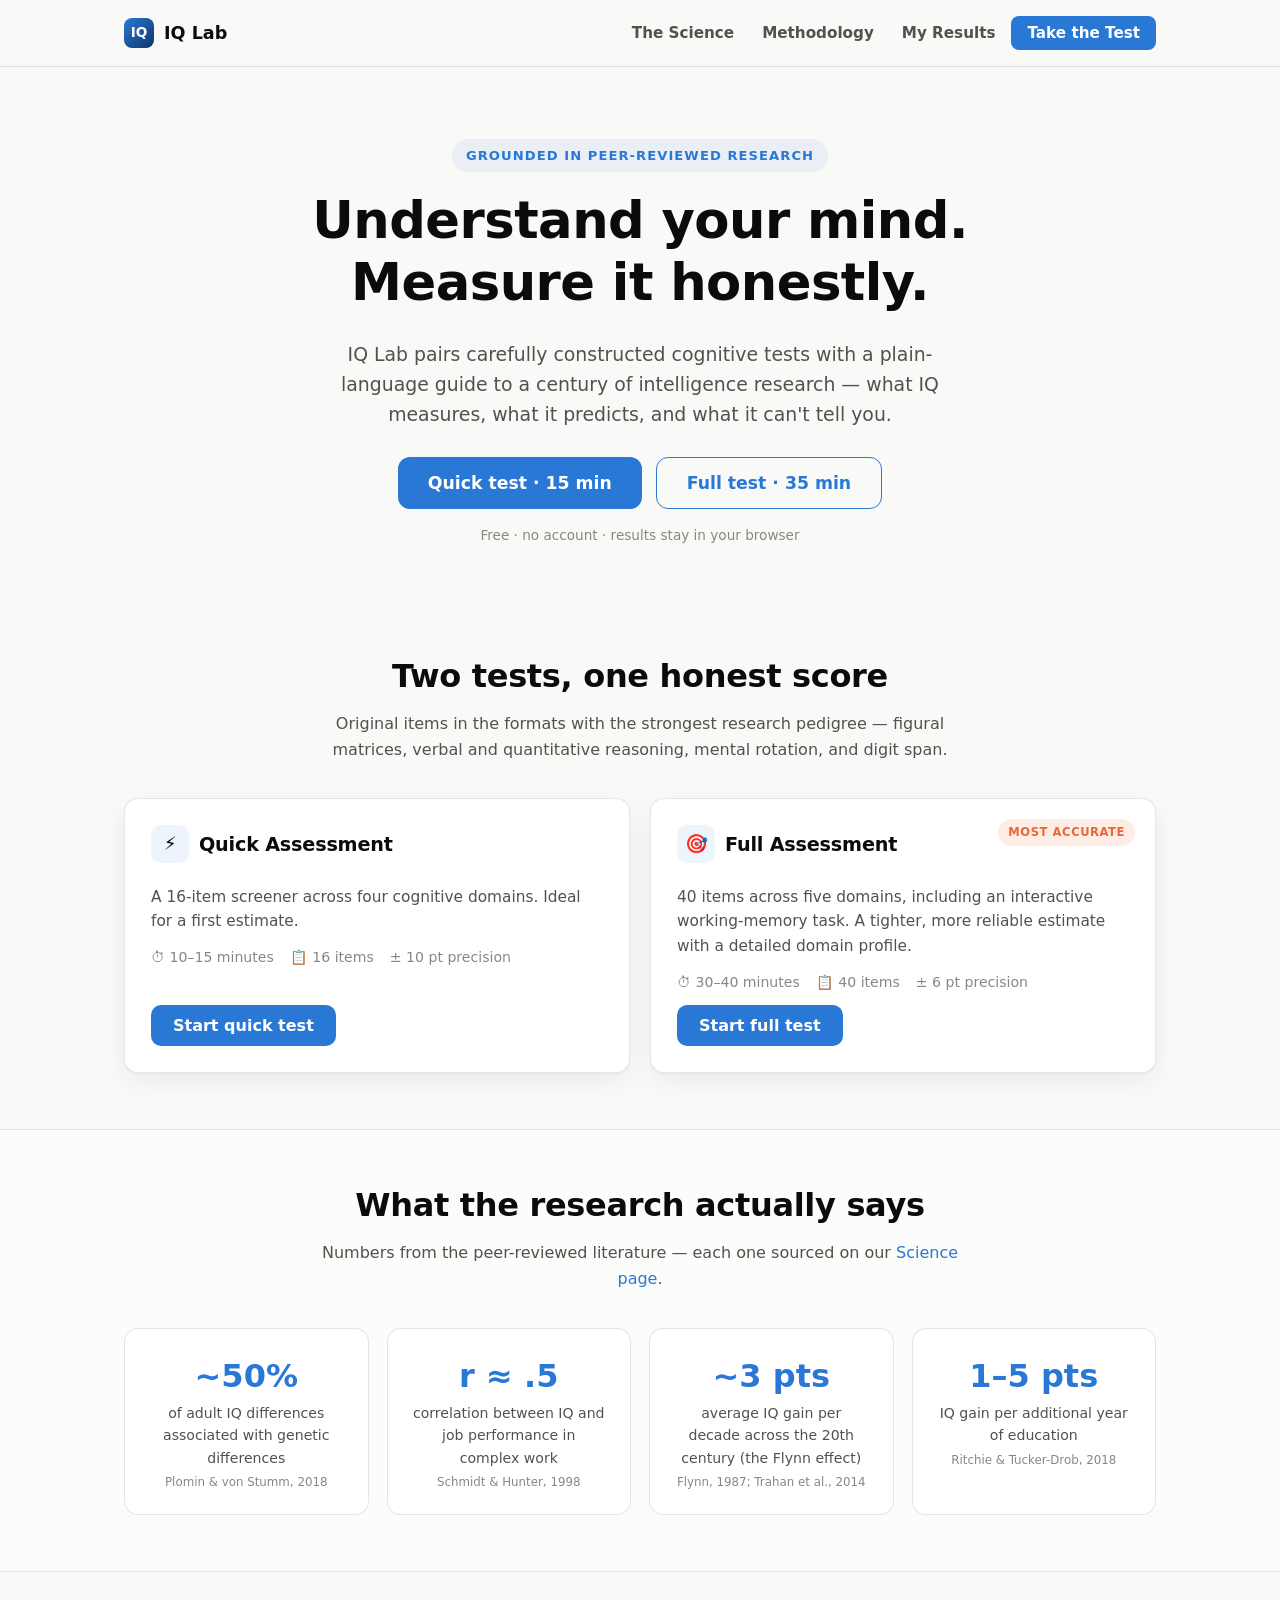
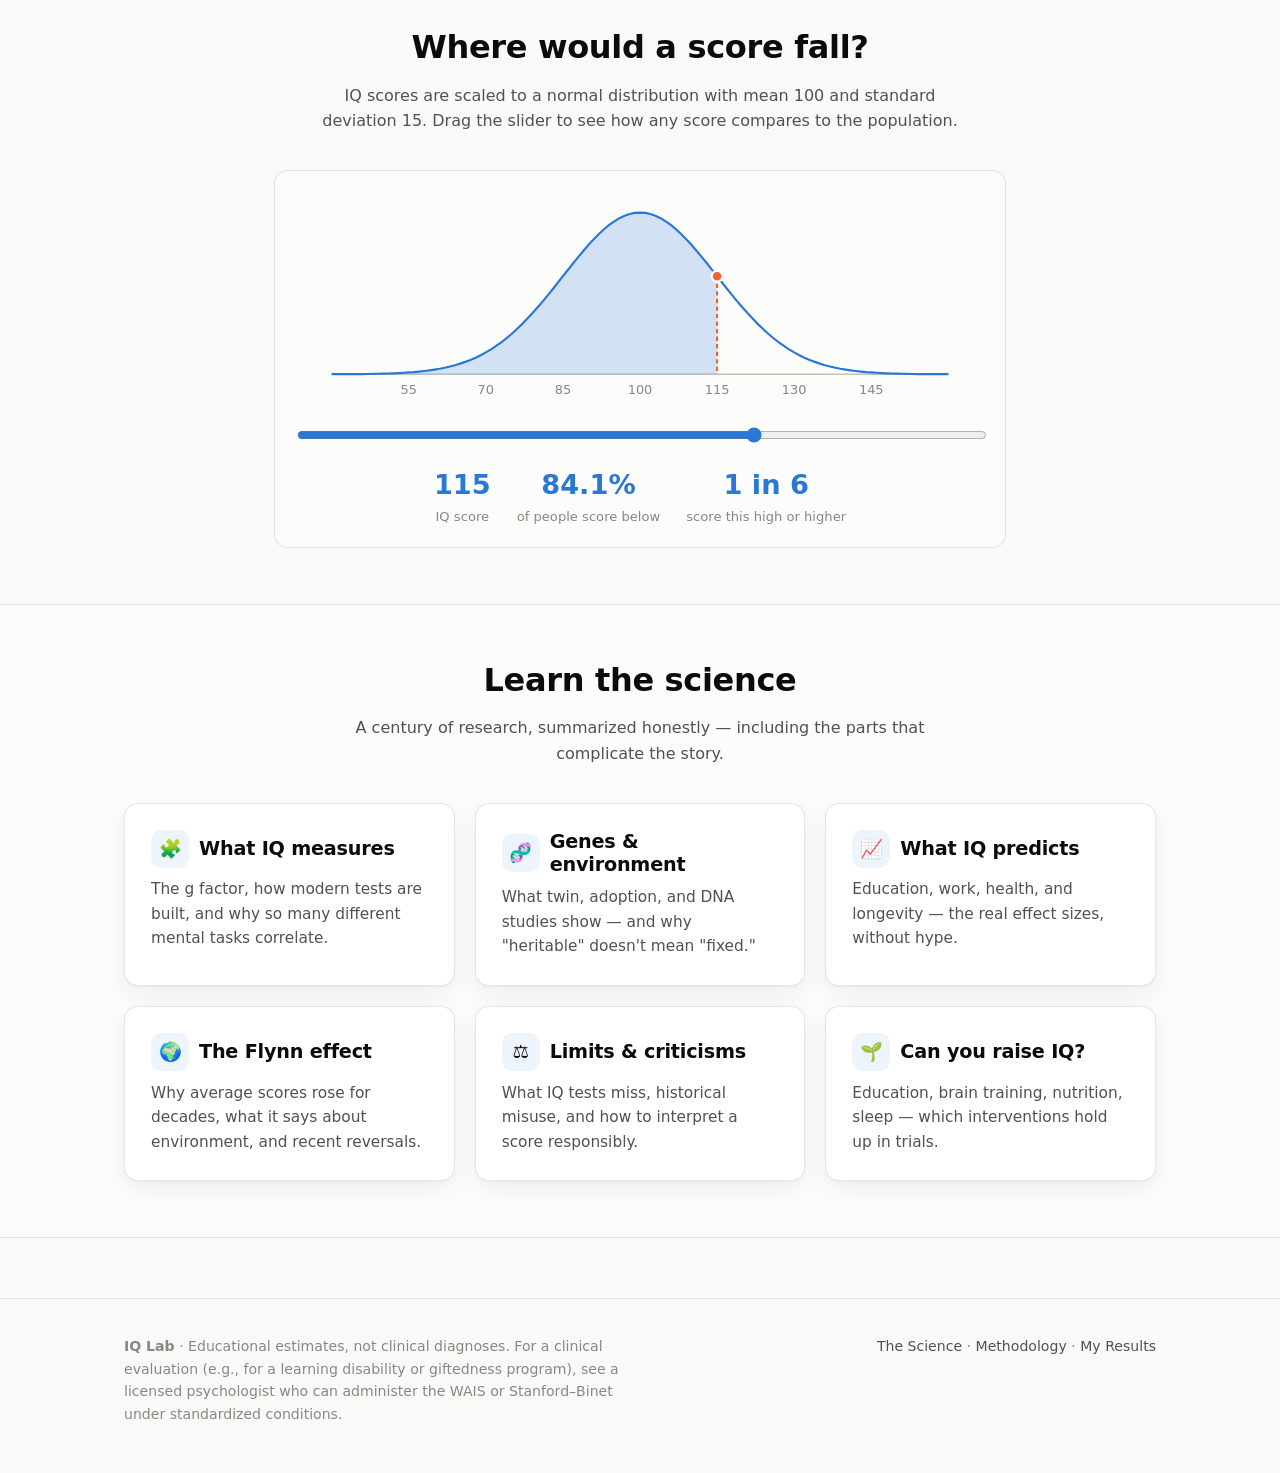
==== index.html @ a3de23c7 "IQ Lab: research-based IQ testing and education site Co-Authored-By: Claude Fable 5 <noreply@anthrop" ====
<!DOCTYPE html>
<html lang="en">
<head>
<meta charset="UTF-8">
<meta name="viewport" content="width=device-width, initial-scale=1.0">
<title>IQ Lab — Research-Based IQ Testing & Education</title>
<meta name="description" content="Take a free research-grounded IQ test and learn what intelligence research actually says — every claim sourced to peer-reviewed literature.">
<link rel="stylesheet" href="css/style.css">
<link rel="icon" href="data:image/svg+xml,<svg xmlns='http://www.w3.org/2000/svg' viewBox='0 0 100 100'><text y='.9em' font-size='90'>🧠</text></svg>">
</head>
<body>

<nav class="nav">
  <div class="nav-inner">
    <a class="logo" href="index.html"><span class="logo-mark">IQ</span> IQ Lab</a>
    <div class="nav-links">
      <a href="learn.html">The Science</a>
      <a href="methodology.html">Methodology</a>
      <a href="results.html">My Results</a>
      <a class="btn" href="test.html?mode=short" style="padding:8px 16px">Take the Test</a>
    </div>
  </div>
</nav>

<header class="hero">
  <div class="container">
    <span class="eyebrow">Grounded in peer-reviewed research</span>
    <h1>Understand your mind.<br>Measure it honestly.</h1>
    <p class="lede">IQ Lab pairs carefully constructed cognitive tests with a plain-language guide to
      a century of intelligence research — what IQ measures, what it predicts, and what it can't tell you.</p>
    <div class="hero-ctas">
      <a class="btn big" href="test.html?mode=short">Quick test · 15 min</a>
      <a class="btn ghost big" href="test.html?mode=long">Full test · 35 min</a>
    </div>
    <p class="hero-note">Free · no account · results stay in your browser</p>
    <div class="welcome" id="welcome"></div>
  </div>
</header>

<section class="section">
  <div class="container">
    <div class="section-head">
      <h2>Two tests, one honest score</h2>
      <p>Original items in the formats with the strongest research pedigree — figural matrices, verbal and
         quantitative reasoning, mental rotation, and digit span.</p>
    </div>
    <div class="grid-2">
      <div class="card test-card">
        <h3><span class="icon">⚡</span> Quick Assessment</h3>
        <p>A 16-item screener across four cognitive domains. Ideal for a first estimate.</p>
        <div class="meta"><span>⏱ 10–15 minutes</span><span>📋 16 items</span><span>± 10 pt precision</span></div>
        <a class="btn" id="cta-short" href="test.html?mode=short">Start quick test</a>
      </div>
      <div class="card test-card">
        <span class="badge">Most accurate</span>
        <h3><span class="icon">🎯</span> Full Assessment</h3>
        <p>40 items across five domains, including an interactive working-memory task. A tighter,
           more reliable estimate with a detailed domain profile.</p>
        <div class="meta"><span>⏱ 30–40 minutes</span><span>📋 40 items</span><span>± 6 pt precision</span></div>
        <a class="btn" id="cta-long" href="test.html?mode=long">Start full test</a>
      </div>
    </div>
  </div>
</section>

<section class="section alt">
  <div class="container">
    <div class="section-head">
      <h2>What the research actually says</h2>
      <p>Numbers from the peer-reviewed literature — each one sourced on our <a href="learn.html">Science page</a>.</p>
    </div>
    <div class="stat-band">
      <div class="stat-tile">
        <div class="num">~50%</div>
        <div class="lbl">of adult IQ differences associated with genetic differences</div>
        <div class="src">Plomin & von Stumm, 2018</div>
      </div>
      <div class="stat-tile">
        <div class="num">r ≈ .5</div>
        <div class="lbl">correlation between IQ and job performance in complex work</div>
        <div class="src">Schmidt & Hunter, 1998</div>
      </div>
      <div class="stat-tile">
        <div class="num">~3 pts</div>
        <div class="lbl">average IQ gain per decade across the 20th century (the Flynn effect)</div>
        <div class="src">Flynn, 1987; Trahan et al., 2014</div>
      </div>
      <div class="stat-tile">
        <div class="num">1–5 pts</div>
        <div class="lbl">IQ gain per additional year of education</div>
        <div class="src">Ritchie & Tucker-Drob, 2018</div>
      </div>
    </div>
  </div>
</section>

<section class="section">
  <div class="container narrow">
    <div class="section-head">
      <h2>Where would a score fall?</h2>
      <p>IQ scores are scaled to a normal distribution with mean 100 and standard deviation 15.
         Drag the slider to see how any score compares to the population.</p>
    </div>
    <div class="viz-root explorer">
      <svg viewBox="0 0 640 200" id="explorer-svg" style="width:100%;height:auto" role="img" aria-label="Interactive normal curve of IQ scores"></svg>
      <input type="range" id="iq-slider" min="55" max="145" value="115" step="1" aria-label="Choose an IQ score">
      <div class="explorer-readout">
        <div><div class="num" id="ex-iq">115</div><div class="lbl">IQ score</div></div>
        <div><div class="num"><span id="ex-pct">84.1</span>%</div><div class="lbl">of people score below</div></div>
        <div><div class="num" id="ex-rare">1 in 6</div><div class="lbl" id="ex-rare-lbl">score this high or higher</div></div>
      </div>
    </div>
  </div>
</section>

<section class="section alt">
  <div class="container">
    <div class="section-head">
      <h2>Learn the science</h2>
      <p>A century of research, summarized honestly — including the parts that complicate the story.</p>
    </div>
    <div class="grid-3">
      <a class="card" href="learn.html#what-is-iq" style="color:inherit">
        <h3><span class="icon">🧩</span> What IQ measures</h3>
        <p>The g factor, how modern tests are built, and why so many different mental tasks correlate.</p>
      </a>
      <a class="card" href="learn.html#nature-nurture" style="color:inherit">
        <h3><span class="icon">🧬</span> Genes & environment</h3>
        <p>What twin, adoption, and DNA studies show — and why "heritable" doesn't mean "fixed."</p>
      </a>
      <a class="card" href="learn.html#predicts" style="color:inherit">
        <h3><span class="icon">📈</span> What IQ predicts</h3>
        <p>Education, work, health, and longevity — the real effect sizes, without hype.</p>
      </a>
      <a class="card" href="learn.html#flynn" style="color:inherit">
        <h3><span class="icon">🌍</span> The Flynn effect</h3>
        <p>Why average scores rose for decades, what it says about environment, and recent reversals.</p>
      </a>
      <a class="card" href="learn.html#limits" style="color:inherit">
        <h3><span class="icon">⚖️</span> Limits & criticisms</h3>
        <p>What IQ tests miss, historical misuse, and how to interpret a score responsibly.</p>
      </a>
      <a class="card" href="learn.html#improve" style="color:inherit">
        <h3><span class="icon">🌱</span> Can you raise IQ?</h3>
        <p>Education, brain training, nutrition, sleep — which interventions hold up in trials.</p>
      </a>
    </div>
  </div>
</section>

<footer class="footer">
  <div class="footer-inner">
    <div class="disclaimer">
      <strong>IQ Lab</strong> · Educational estimates, not clinical diagnoses. For a clinical evaluation
      (e.g., for a learning disability or giftedness program), see a licensed psychologist who can administer
      the WAIS or Stanford–Binet under standardized conditions.
    </div>
    <div>
      <a href="learn.html">The Science</a> · <a href="methodology.html">Methodology</a> ·
      <a href="results.html">My Results</a>
    </div>
  </div>
</footer>

<script src="js/storage.js"></script>
<script src="js/scoring.js"></script>
<script src="js/home.js"></script>
</body>
</html>
---- css/style.css ----
/* IQ Lab — global styles */

:root {
  color-scheme: light;
  --surface: #fcfcfb;
  --page: #f9f9f7;
  --card: #ffffff;
  --ink: #0b0b0b;
  --ink-2: #52514e;
  --ink-3: #898781;
  --grid: #e1e0d9;
  --baseline: #c3c2b7;
  --border: rgba(11, 11, 11, 0.10);
  --brand: #2a78d6;
  --brand-deep: #0d366b;
  --brand-soft: #cde2fb;
  --brand-wash: rgba(42, 120, 214, 0.08);
  --accent: #eb6834;
  --good: #0ca30c;
  --good-text: #006300;
  --critical: #d03b3b;
  --radius: 14px;
  --radius-sm: 8px;
  --shadow: 0 1px 2px rgba(11, 11, 11, 0.04), 0 8px 24px rgba(11, 11, 11, 0.06);
  --font: system-ui, -apple-system, "Segoe UI", sans-serif;
}

@media (prefers-color-scheme: dark) {
  :root {
    color-scheme: dark;
    --surface: #1a1a19;
    --page: #0d0d0d;
    --card: #1a1a19;
    --ink: #ffffff;
    --ink-2: #c3c2b7;
    --ink-3: #898781;
    --grid: #2c2c2a;
    --baseline: #383835;
    --border: rgba(255, 255, 255, 0.10);
    --brand: #3987e5;
    --brand-deep: #9ec5f4;
    --brand-soft: #184f95;
    --brand-wash: rgba(57, 135, 229, 0.12);
    --accent: #d95926;
    --good: #0ca30c;
    --good-text: #0ca30c;
    --critical: #e66767;
    --shadow: 0 1px 2px rgba(0, 0, 0, 0.3), 0 8px 24px rgba(0, 0, 0, 0.35);
  }
}

* { box-sizing: border-box; }

html { scroll-behavior: smooth; }

body {
  margin: 0;
  font-family: var(--font);
  background: var(--page);
  color: var(--ink);
  line-height: 1.6;
  -webkit-font-smoothing: antialiased;
}

img, svg { max-width: 100%; }

a { color: var(--brand); text-decoration: none; }
a:hover { text-decoration: underline; }

h1, h2, h3, h4 { line-height: 1.2; margin: 0 0 0.5em; letter-spacing: -0.01em; }
h1 { font-size: clamp(2rem, 5vw, 3.2rem); font-weight: 800; }
h2 { font-size: clamp(1.5rem, 3vw, 2rem); font-weight: 750; }
h3 { font-size: 1.2rem; font-weight: 700; }
p { margin: 0 0 1em; }

.container { max-width: 1080px; margin: 0 auto; padding: 0 24px; }
.narrow { max-width: 780px; }

/* ---------- Nav ---------- */
.nav {
  position: sticky; top: 0; z-index: 50;
  background: color-mix(in srgb, var(--page) 82%, transparent);
  backdrop-filter: blur(12px);
  border-bottom: 1px solid var(--border);
}
.nav-inner {
  display: flex; align-items: center; gap: 24px;
  padding: 14px 24px; max-width: 1080px; margin: 0 auto;
}
.logo {
  display: flex; align-items: center; gap: 10px;
  font-weight: 800; font-size: 1.1rem; color: var(--ink);
  white-space: nowrap;
}
.logo:hover { text-decoration: none; }
.logo-mark {
  width: 30px; height: 30px; border-radius: 8px;
  background: linear-gradient(135deg, var(--brand), var(--brand-deep));
  display: grid; place-items: center; color: #fff; font-size: 0.85rem; font-weight: 800;
}
.nav-links { display: flex; gap: 4px; margin-left: auto; align-items: center; flex-wrap: wrap; }
.nav-links a {
  color: var(--ink-2); font-weight: 550; font-size: 0.95rem;
  padding: 7px 12px; border-radius: 8px;
}
.nav-links a:hover { background: var(--brand-wash); color: var(--ink); text-decoration: none; }
.nav-links a.active { color: var(--brand); }
.nav-links a.btn { color: #fff; }

/* ---------- Buttons ---------- */
.btn {
  display: inline-flex; align-items: center; justify-content: center; gap: 8px;
  padding: 11px 22px; border-radius: 10px; border: none;
  font: 600 1rem var(--font); cursor: pointer;
  background: var(--brand); color: #fff;
  transition: transform 0.06s ease, box-shadow 0.15s ease, background 0.15s ease;
}
.btn:hover { text-decoration: none; box-shadow: 0 4px 14px rgba(42, 120, 214, 0.35); transform: translateY(-1px); }
.btn:active { transform: translateY(0); }
.btn.big { padding: 15px 30px; font-size: 1.08rem; border-radius: 12px; }
.btn.ghost {
  background: transparent; color: var(--brand);
  border: 1.5px solid var(--brand);
}
.btn.ghost:hover { background: var(--brand-wash); box-shadow: none; }
.btn.subtle {
  background: var(--brand-wash); color: var(--brand); box-shadow: none;
}
.btn.subtle:hover { box-shadow: none; }
.btn:disabled { opacity: 0.45; cursor: not-allowed; transform: none; box-shadow: none; }

/* ---------- Hero ---------- */
.hero { padding: 72px 0 40px; text-align: center; position: relative; overflow: hidden; }
.hero .eyebrow {
  display: inline-block; font-size: 0.82rem; font-weight: 700; letter-spacing: 0.08em;
  text-transform: uppercase; color: var(--brand);
  background: var(--brand-wash); padding: 6px 14px; border-radius: 99px; margin-bottom: 18px;
}
.hero p.lede { font-size: 1.18rem; color: var(--ink-2); max-width: 640px; margin: 0 auto 28px; }
.hero-ctas { display: flex; gap: 14px; justify-content: center; flex-wrap: wrap; }
.hero-note { font-size: 0.85rem; color: var(--ink-3); margin-top: 16px; }

/* ---------- Cards & sections ---------- */
.section { padding: 56px 0; }
.section.alt { background: var(--surface); border-top: 1px solid var(--border); border-bottom: 1px solid var(--border); }
.section-head { text-align: center; max-width: 640px; margin: 0 auto 36px; }
.section-head p { color: var(--ink-2); }

.grid-2 { display: grid; grid-template-columns: repeat(auto-fit, minmax(300px, 1fr)); gap: 20px; }
.grid-3 { display: grid; grid-template-columns: repeat(auto-fit, minmax(260px, 1fr)); gap: 20px; }

.card {
  background: var(--card); border: 1px solid var(--border); border-radius: var(--radius);
  padding: 26px; box-shadow: var(--shadow);
}
.card h3 { display: flex; align-items: center; gap: 10px; }
.card .icon {
  width: 38px; height: 38px; border-radius: 10px; flex: none;
  display: grid; place-items: center; font-size: 1.15rem;
  background: var(--brand-wash);
}
.card p { color: var(--ink-2); font-size: 0.96rem; margin-bottom: 0; }

.test-card { position: relative; display: flex; flex-direction: column; gap: 12px; }
.test-card .meta { display: flex; gap: 16px; color: var(--ink-3); font-size: 0.88rem; flex-wrap: wrap; }
.test-card .meta span { display: inline-flex; align-items: center; gap: 5px; }
.test-card .btn { margin-top: auto; align-self: flex-start; }
.badge {
  position: absolute; top: 20px; right: 20px;
  font-size: 0.72rem; font-weight: 700; letter-spacing: 0.05em; text-transform: uppercase;
  color: var(--accent); background: color-mix(in srgb, var(--accent) 12%, transparent);
  padding: 4px 10px; border-radius: 99px;
}

/* ---------- Stat band ---------- */
.stat-band { display: grid; grid-template-columns: repeat(auto-fit, minmax(180px, 1fr)); gap: 18px; }
.stat-tile {
  background: var(--card); border: 1px solid var(--border); border-radius: var(--radius);
  padding: 22px 24px; text-align: center;
}
.stat-tile .num { font-size: 2rem; font-weight: 800; color: var(--brand); }
.stat-tile .lbl { font-size: 0.88rem; color: var(--ink-2); }
.stat-tile .src { font-size: 0.74rem; color: var(--ink-3); margin-top: 4px; }

/* ---------- Prose / article ---------- */
.prose { max-width: 720px; margin: 0 auto; }
.prose h2 { margin-top: 2.2em; padding-top: 0.5em; }
.prose h3 { margin-top: 1.6em; }
.prose ul, .prose ol { padding-left: 1.4em; color: var(--ink); }
.prose li { margin-bottom: 0.4em; }
.prose blockquote {
  margin: 1.2em 0; padding: 14px 20px; border-left: 3px solid var(--brand);
  background: var(--brand-wash); border-radius: 0 var(--radius-sm) var(--radius-sm) 0;
  color: var(--ink-2); font-size: 0.97rem;
}
.cite { font-size: 0.8rem; color: var(--ink-3); vertical-align: super; line-height: 0; }
.refs { font-size: 0.88rem; color: var(--ink-2); }
.refs li { margin-bottom: 0.7em; }
.toc {
  background: var(--card); border: 1px solid var(--border); border-radius: var(--radius);
  padding: 20px 26px; margin: 28px 0; font-size: 0.95rem;
}
.toc ol { margin: 8px 0 0; padding-left: 1.3em; columns: 2; column-gap: 32px; }
.toc li { margin-bottom: 6px; }
@media (max-width: 600px) { .toc ol { columns: 1; } }

.callout {
  display: flex; gap: 14px; padding: 18px 20px; border-radius: var(--radius);
  border: 1px solid var(--border); background: var(--surface); margin: 1.4em 0;
  font-size: 0.95rem; color: var(--ink-2);
}
.callout .em { font-size: 1.3rem; flex: none; }

/* ---------- Test engine ---------- */
.test-shell { max-width: 860px; margin: 0 auto; padding: 28px 20px 60px; }
.test-topbar {
  display: flex; align-items: center; gap: 16px; margin-bottom: 18px;
  font-size: 0.9rem; color: var(--ink-2);
}
.test-topbar .timer { margin-left: auto; font-variant-numeric: tabular-nums; font-weight: 600; }
.progress-track {
  height: 6px; border-radius: 99px; background: var(--grid); overflow: hidden; flex: 1;
}
.progress-fill {
  height: 100%; border-radius: 99px; background: var(--brand);
  transition: width 0.3s ease; width: 0%;
}
.q-card {
  background: var(--card); border: 1px solid var(--border); border-radius: var(--radius);
  box-shadow: var(--shadow); padding: 30px; min-height: 340px;
}
.q-domain {
  font-size: 0.76rem; font-weight: 700; letter-spacing: 0.07em; text-transform: uppercase;
  color: var(--brand); margin-bottom: 8px;
}
.q-text { font-size: 1.15rem; font-weight: 600; margin-bottom: 20px; }
.q-stimulus { display: flex; justify-content: center; margin-bottom: 22px; }
.q-stimulus svg { background: var(--surface); border: 1px solid var(--border); border-radius: var(--radius-sm); }

.options { display: grid; gap: 10px; }
.options.text-opts { grid-template-columns: repeat(auto-fit, minmax(220px, 1fr)); }
.options.visual-opts { grid-template-columns: repeat(auto-fit, minmax(96px, 1fr)); }
.opt {
  display: flex; align-items: center; gap: 12px;
  border: 1.5px solid var(--border); border-radius: 10px; padding: 13px 16px;
  background: var(--card); cursor: pointer; font: 500 1rem var(--font);
  color: var(--ink); text-align: left;
  transition: border-color 0.12s ease, background 0.12s ease;
}
.opt:hover { border-color: var(--brand); background: var(--brand-wash); }
.opt.selected { border-color: var(--brand); background: var(--brand-wash); box-shadow: inset 0 0 0 1px var(--brand); }
.opt .key {
  flex: none; width: 26px; height: 26px; border-radius: 7px;
  display: grid; place-items: center; font-size: 0.8rem; font-weight: 700;
  background: var(--grid); color: var(--ink-2);
}
.opt.selected .key { background: var(--brand); color: #fff; }
.opt.visual { flex-direction: column; padding: 10px; }
.opt.visual svg { border-radius: 6px; }

.test-nav { display: flex; gap: 12px; margin-top: 20px; align-items: center; }
.test-nav .spacer { flex: 1; }
.dot-strip { display: flex; gap: 5px; flex-wrap: wrap; justify-content: center; margin-top: 18px; }
.dot-strip button {
  width: 10px; height: 10px; border-radius: 50%; border: none; padding: 0; cursor: pointer;
  background: var(--grid);
}
.dot-strip button.answered { background: var(--brand); }
.dot-strip button.current { outline: 2px solid var(--accent); outline-offset: 2px; }

/* digit span */
.span-display {
  font-size: 3.4rem; font-weight: 800; text-align: center; padding: 60px 0;
  font-variant-numeric: tabular-nums; letter-spacing: 0.1em; min-height: 180px;
  color: var(--brand);
}
.span-input {
  font: 600 1.6rem var(--font); text-align: center; letter-spacing: 0.15em;
  padding: 12px 18px; border-radius: 10px; border: 1.5px solid var(--border);
  background: var(--surface); color: var(--ink); width: min(320px, 90%);
  font-variant-numeric: tabular-nums;
}
.span-input:focus { outline: none; border-color: var(--brand); }

/* intro / interstitial screens */
.screen-center { text-align: center; padding: 40px 10px; }
.screen-center .big-icon { font-size: 3rem; margin-bottom: 12px; }
.screen-center p { color: var(--ink-2); max-width: 520px; margin: 0 auto 1em; }

/* ---------- Results ---------- */
.result-hero { text-align: center; padding: 40px 0 10px; }
.iq-score { font-size: clamp(3.6rem, 10vw, 5.5rem); font-weight: 850; line-height: 1; color: var(--brand); }
.iq-band { font-size: 1.05rem; color: var(--ink-2); margin-top: 6px; }
.iq-ci { font-size: 0.88rem; color: var(--ink-3); margin-top: 4px; }

.viz-root {
  --series-1: #2a78d6;
  --series-2: #eb6834;
  background: var(--surface);
  border: 1px solid var(--border); border-radius: var(--radius); padding: 20px;
}
@media (prefers-color-scheme: dark) {
  .viz-root { --series-1: #3987e5; --series-2: #d95926; }
}

.domain-bars { display: grid; gap: 14px; }
.domain-row { display: grid; grid-template-columns: 150px 1fr 64px; gap: 12px; align-items: center; font-size: 0.93rem; }
.domain-row .lbl { color: var(--ink); font-weight: 550; }
.domain-row .val { color: var(--ink-2); text-align: right; font-variant-numeric: tabular-nums; }
.domain-track { height: 16px; background: var(--grid); border-radius: 4px; overflow: hidden; }
.domain-fill { height: 100%; background: var(--series-1, var(--brand)); border-radius: 0 4px 4px 0; transition: width 0.6s ease; }
@media (max-width: 560px) { .domain-row { grid-template-columns: 100px 1fr 56px; } }

.result-actions { display: flex; gap: 12px; justify-content: center; flex-wrap: wrap; margin: 26px 0; }

.history-list { display: grid; gap: 10px; }
.history-item {
  display: flex; align-items: center; gap: 16px; padding: 14px 18px;
  background: var(--card); border: 1px solid var(--border); border-radius: var(--radius-sm);
  font-size: 0.93rem;
}
.history-item .score { font-weight: 800; font-size: 1.2rem; color: var(--brand); min-width: 52px; }
.history-item .when { color: var(--ink-3); margin-left: auto; }
.history-item .del { background: none; border: none; color: var(--ink-3); cursor: pointer; font-size: 1rem; padding: 4px; }
.history-item .del:hover { color: var(--critical); }

/* ---------- Percentile explorer ---------- */
.explorer { display: grid; gap: 18px; }
.explorer input[type="range"] { width: 100%; accent-color: var(--brand); }
.explorer-readout { display: flex; gap: 26px; justify-content: center; flex-wrap: wrap; text-align: center; }
.explorer-readout .num { font-size: 1.7rem; font-weight: 800; color: var(--brand); font-variant-numeric: tabular-nums; }
.explorer-readout .lbl { font-size: 0.82rem; color: var(--ink-3); }

/* ---------- Footer ---------- */
.footer {
  border-top: 1px solid var(--border); padding: 36px 0 48px; margin-top: 60px;
  color: var(--ink-3); font-size: 0.88rem;
}
.footer-inner { display: flex; gap: 24px; flex-wrap: wrap; justify-content: space-between; max-width: 1080px; margin: 0 auto; padding: 0 24px; }
.footer a { color: var(--ink-2); }
.footer .disclaimer { max-width: 520px; }

/* welcome-back banner */
.welcome {
  background: var(--brand-wash); border: 1px solid color-mix(in srgb, var(--brand) 25%, transparent);
  border-radius: var(--radius); padding: 14px 20px; margin: 20px auto 0; max-width: 640px;
  font-size: 0.95rem; display: none;
}
.welcome.show { display: block; }

/* util */
.muted { color: var(--ink-3); }
.center { text-align: center; }
.mt-0 { margin-top: 0; }
input.name-input {
  font: 500 1rem var(--font); padding: 10px 14px; border-radius: 10px;
  border: 1.5px solid var(--border); background: var(--card); color: var(--ink);
}
input.name-input:focus { outline: none; border-color: var(--brand); }

@media (max-width: 640px) {
  .nav-links a:not(.btn) { padding: 6px 8px; font-size: 0.88rem; }
  .q-card { padding: 20px 16px; }
  .hero { padding: 48px 0 32px; }
}
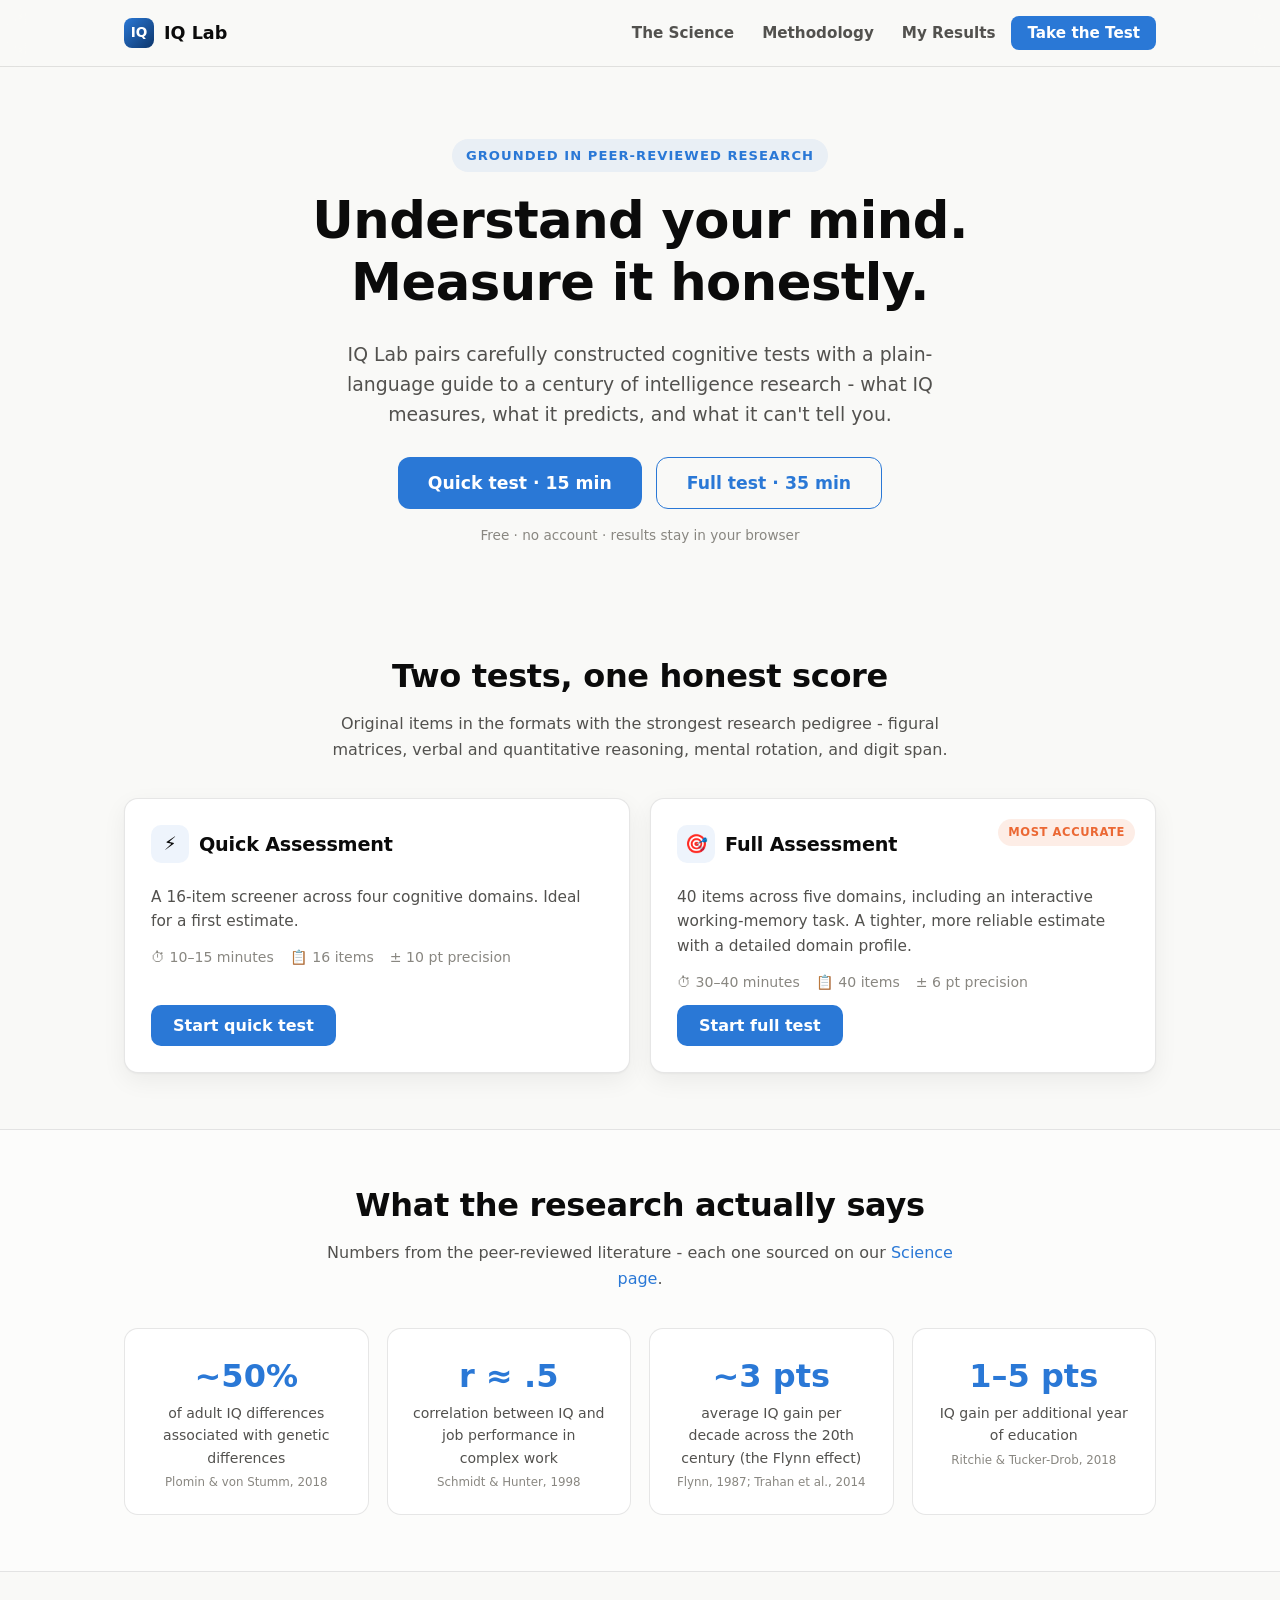
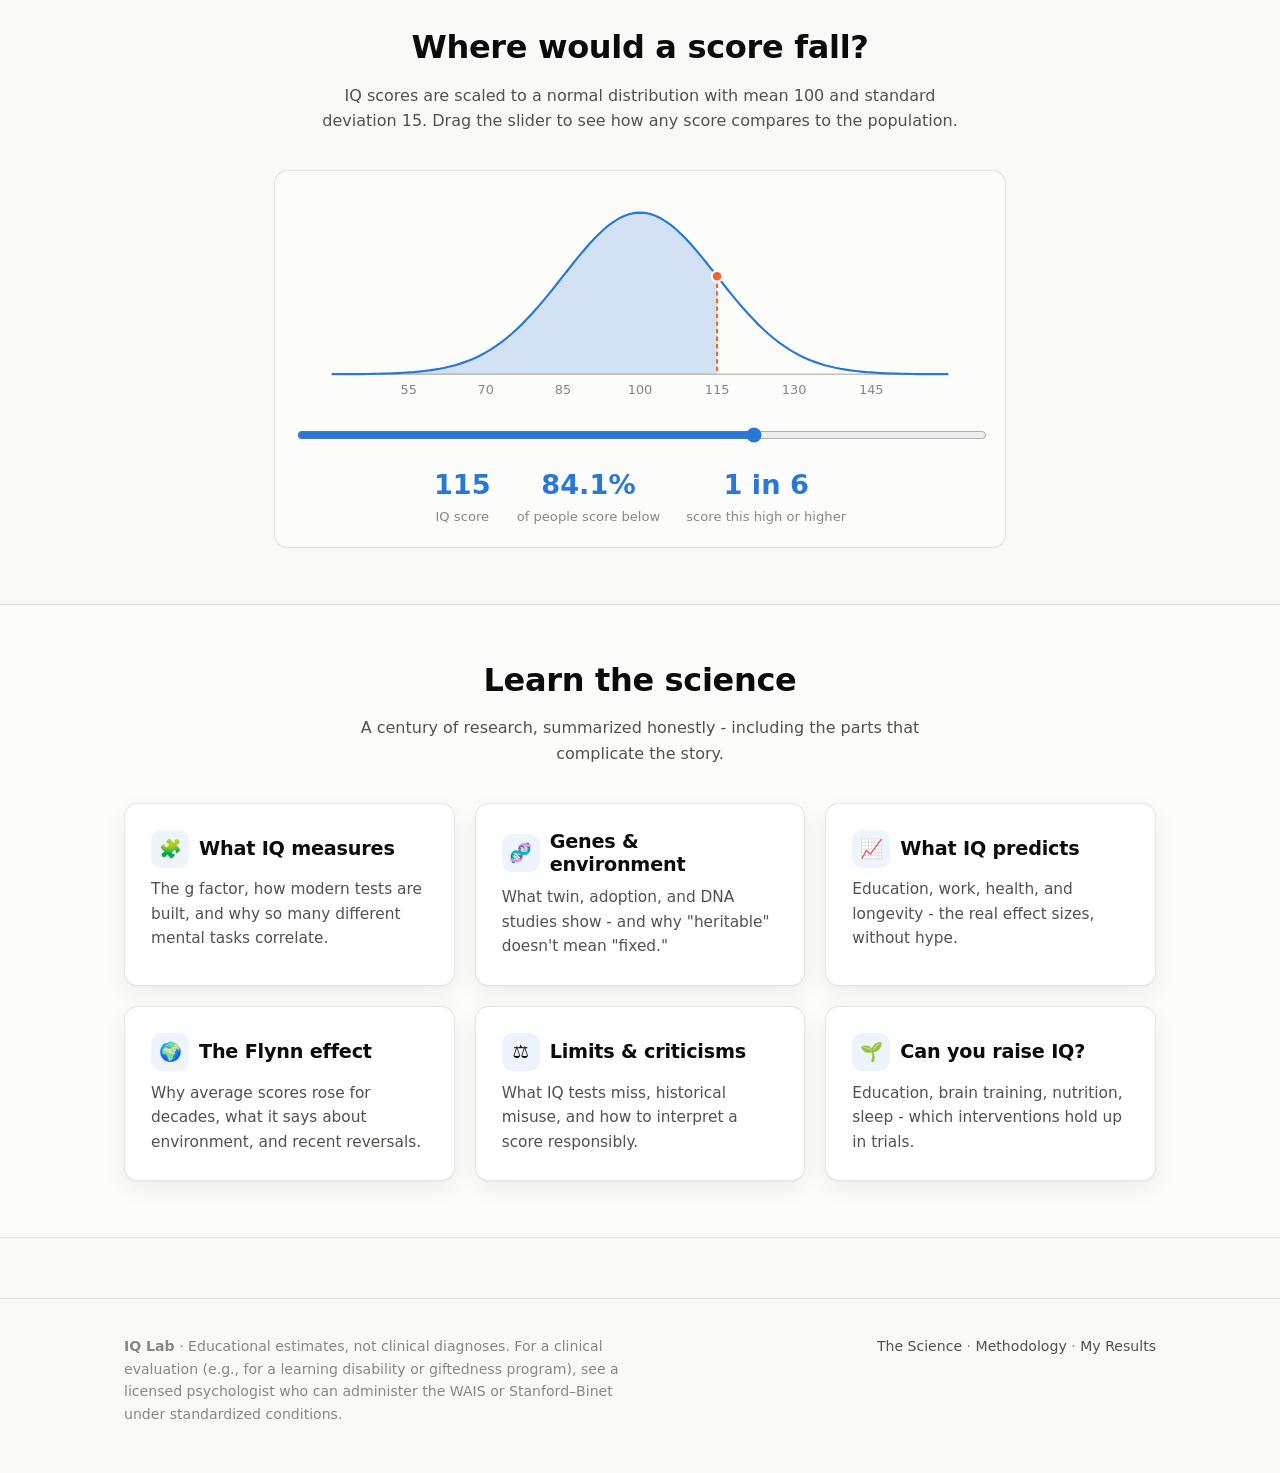
==== commit d2e2cf5b: "Replace em dashes with hyphens; add Open Graph link-preview tags and card image Co-Authored-By: Clau" ====
--- a/index.html
+++ b/index.html
@@ -3,8 +3,17 @@
 <head>
 <meta charset="UTF-8">
 <meta name="viewport" content="width=device-width, initial-scale=1.0">
-<title>IQ Lab — Research-Based IQ Testing & Education</title>
-<meta name="description" content="Take a free research-grounded IQ test and learn what intelligence research actually says — every claim sourced to peer-reviewed literature.">
+<title>IQ Lab - Research-Based IQ Testing & Education</title>
+<meta name="description" content="Take a free research-grounded IQ test and learn what intelligence research actually says - every claim sourced to peer-reviewed literature.">
+<meta property="og:type" content="website">
+<meta property="og:site_name" content="IQ Lab">
+<meta property="og:title" content="IQ Lab - Research-Based IQ Testing & Education">
+<meta property="og:description" content="Free research-based IQ tests and the science behind them. No account, results stay in your browser.">
+<meta property="og:url" content="https://westongriffin.github.io/iq-lab/">
+<meta property="og:image" content="https://westongriffin.github.io/iq-lab/og-card.png">
+<meta property="og:image:width" content="1200">
+<meta property="og:image:height" content="630">
+<meta name="twitter:card" content="summary_large_image">
 <link rel="stylesheet" href="css/style.css">
 <link rel="icon" href="data:image/svg+xml,<svg xmlns='http://www.w3.org/2000/svg' viewBox='0 0 100 100'><text y='.9em' font-size='90'>🧠</text></svg>">
 </head>
@@ -27,7 +36,7 @@
     <span class="eyebrow">Grounded in peer-reviewed research</span>
     <h1>Understand your mind.<br>Measure it honestly.</h1>
     <p class="lede">IQ Lab pairs carefully constructed cognitive tests with a plain-language guide to
-      a century of intelligence research — what IQ measures, what it predicts, and what it can't tell you.</p>
+      a century of intelligence research - what IQ measures, what it predicts, and what it can't tell you.</p>
     <div class="hero-ctas">
       <a class="btn big" href="test.html?mode=short">Quick test · 15 min</a>
       <a class="btn ghost big" href="test.html?mode=long">Full test · 35 min</a>
@@ -41,7 +50,7 @@
   <div class="container">
     <div class="section-head">
       <h2>Two tests, one honest score</h2>
-      <p>Original items in the formats with the strongest research pedigree — figural matrices, verbal and
+      <p>Original items in the formats with the strongest research pedigree - figural matrices, verbal and
          quantitative reasoning, mental rotation, and digit span.</p>
     </div>
     <div class="grid-2">
@@ -67,7 +76,7 @@
   <div class="container">
     <div class="section-head">
       <h2>What the research actually says</h2>
-      <p>Numbers from the peer-reviewed literature — each one sourced on our <a href="learn.html">Science page</a>.</p>
+      <p>Numbers from the peer-reviewed literature - each one sourced on our <a href="learn.html">Science page</a>.</p>
     </div>
     <div class="stat-band">
       <div class="stat-tile">
@@ -117,7 +126,7 @@
   <div class="container">
     <div class="section-head">
       <h2>Learn the science</h2>
-      <p>A century of research, summarized honestly — including the parts that complicate the story.</p>
+      <p>A century of research, summarized honestly - including the parts that complicate the story.</p>
     </div>
     <div class="grid-3">
       <a class="card" href="learn.html#what-is-iq" style="color:inherit">
@@ -126,11 +135,11 @@
       </a>
       <a class="card" href="learn.html#nature-nurture" style="color:inherit">
         <h3><span class="icon">🧬</span> Genes & environment</h3>
-        <p>What twin, adoption, and DNA studies show — and why "heritable" doesn't mean "fixed."</p>
+        <p>What twin, adoption, and DNA studies show - and why "heritable" doesn't mean "fixed."</p>
       </a>
       <a class="card" href="learn.html#predicts" style="color:inherit">
         <h3><span class="icon">📈</span> What IQ predicts</h3>
-        <p>Education, work, health, and longevity — the real effect sizes, without hype.</p>
+        <p>Education, work, health, and longevity - the real effect sizes, without hype.</p>
       </a>
       <a class="card" href="learn.html#flynn" style="color:inherit">
         <h3><span class="icon">🌍</span> The Flynn effect</h3>
@@ -142,7 +151,7 @@
       </a>
       <a class="card" href="learn.html#improve" style="color:inherit">
         <h3><span class="icon">🌱</span> Can you raise IQ?</h3>
-        <p>Education, brain training, nutrition, sleep — which interventions hold up in trials.</p>
+        <p>Education, brain training, nutrition, sleep - which interventions hold up in trials.</p>
       </a>
     </div>
   </div>
--- a/css/style.css
+++ b/css/style.css
@@ -1,4 +1,4 @@
-/* IQ Lab — global styles */
+/* IQ Lab - global styles */
 
 :root {
   color-scheme: light;
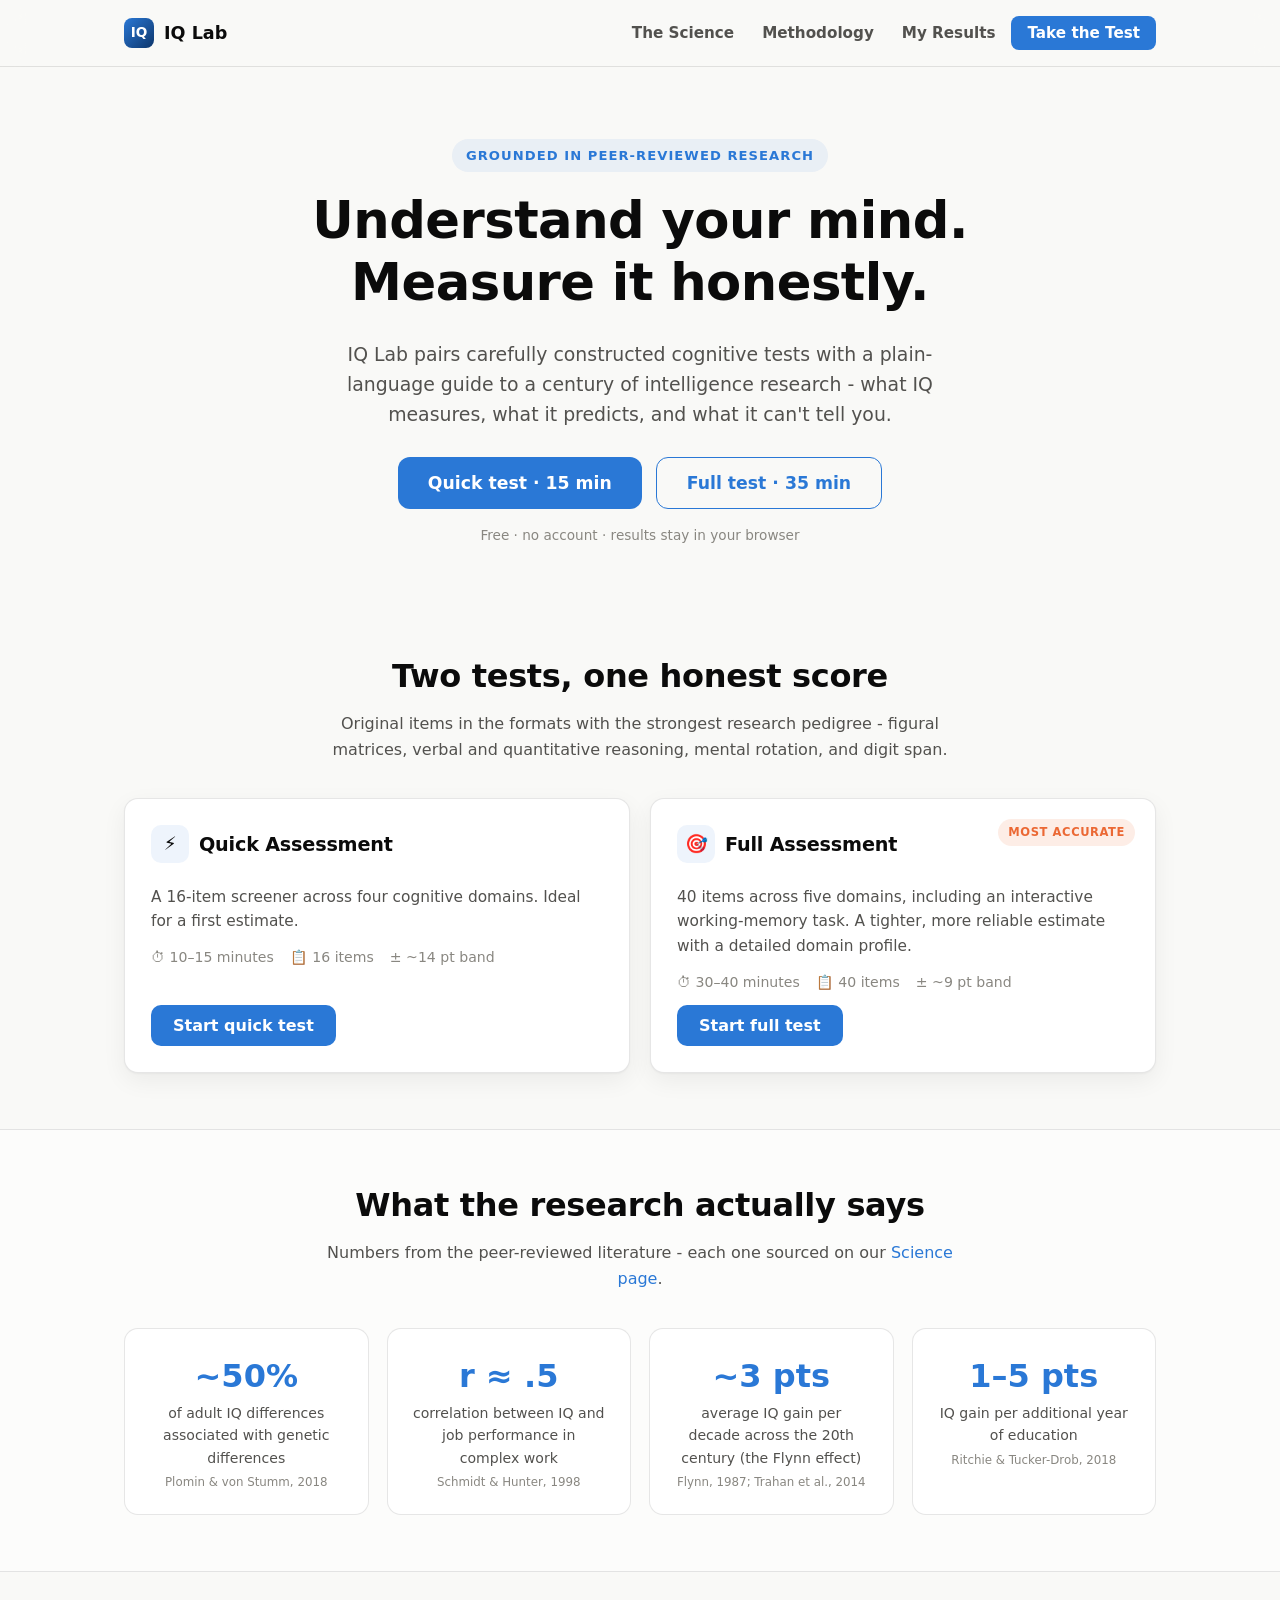
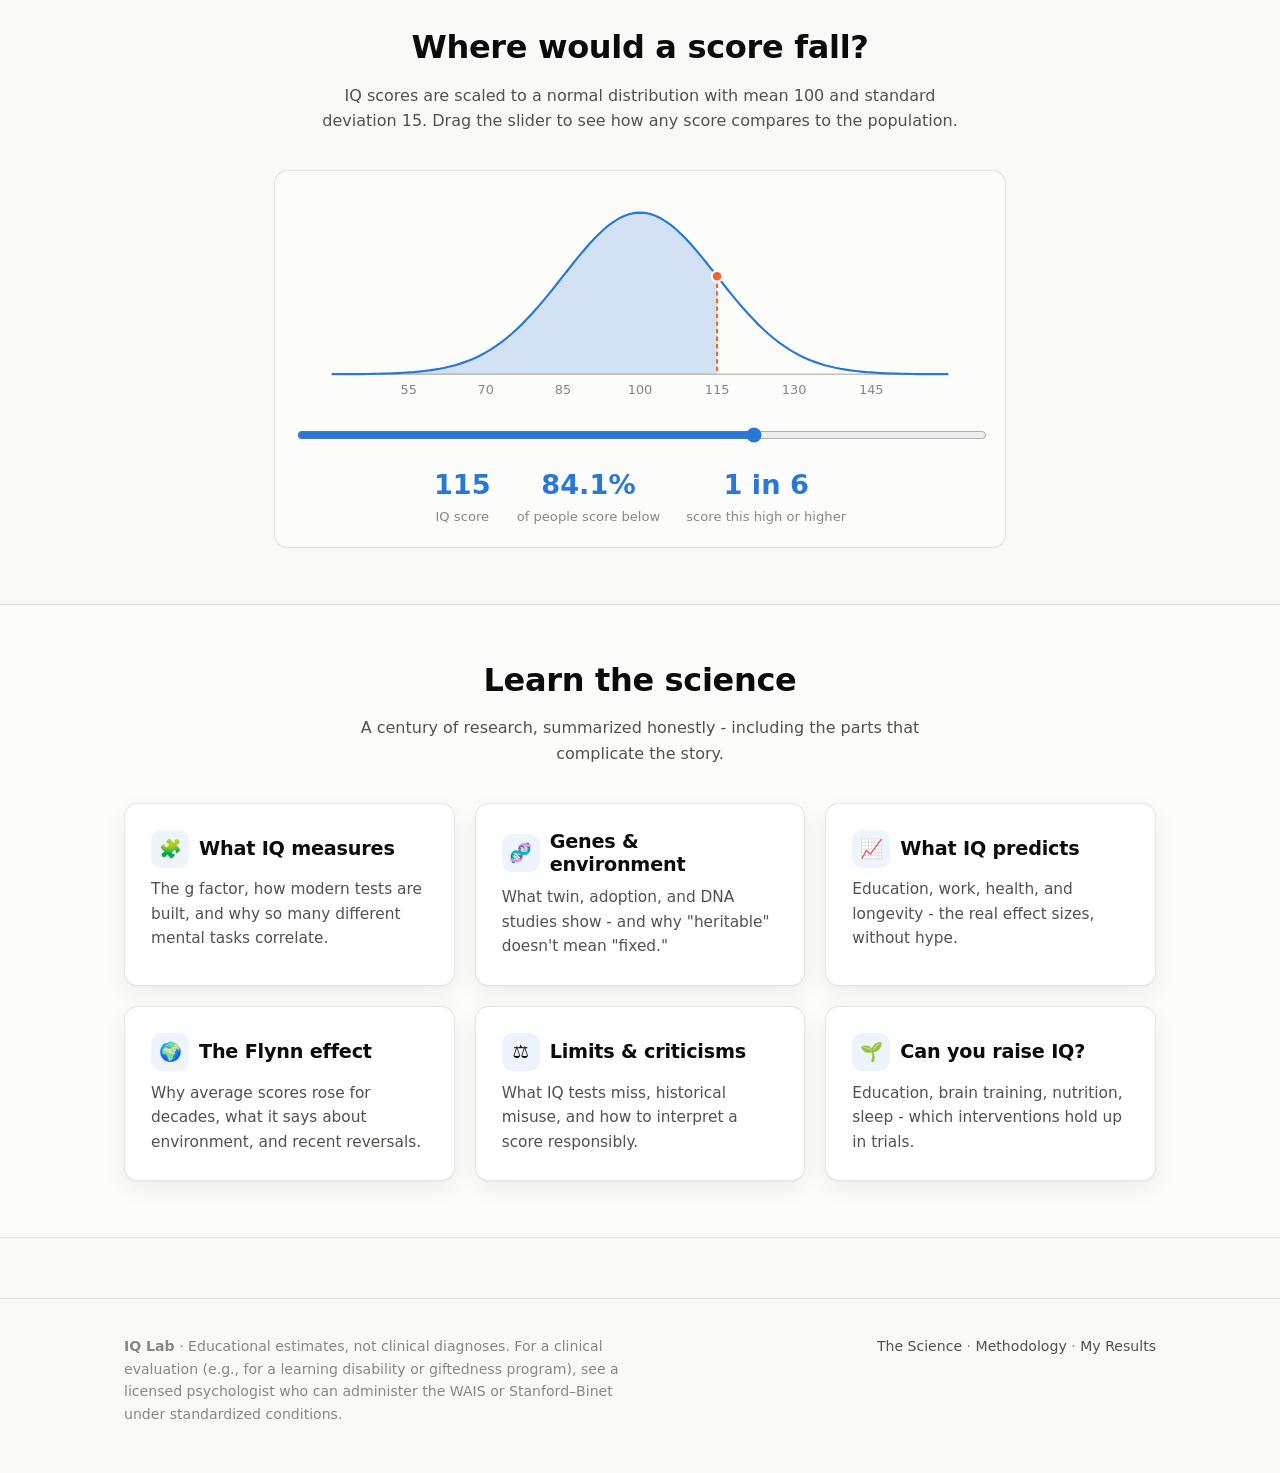
==== commit 61ba8ed2: "Upgrade scoring to Bayesian IRT (3PL) with individualized CIs and rapid-guessing detection Co-Author" ====
--- a/index.html
+++ b/index.html
@@ -9,8 +9,8 @@
 <meta property="og:site_name" content="IQ Lab">
 <meta property="og:title" content="IQ Lab - Research-Based IQ Testing & Education">
 <meta property="og:description" content="Free research-based IQ tests and the science behind them. No account, results stay in your browser.">
-<meta property="og:url" content="https://westongriffin.github.io/iq-lab/">
-<meta property="og:image" content="https://westongriffin.github.io/iq-lab/og-card.png">
+<meta property="og:url" content="https://theofficialiqtest.com/">
+<meta property="og:image" content="https://theofficialiqtest.com/og-card.png">
 <meta property="og:image:width" content="1200">
 <meta property="og:image:height" content="630">
 <meta name="twitter:card" content="summary_large_image">
@@ -57,7 +57,7 @@
       <div class="card test-card">
         <h3><span class="icon">⚡</span> Quick Assessment</h3>
         <p>A 16-item screener across four cognitive domains. Ideal for a first estimate.</p>
-        <div class="meta"><span>⏱ 10–15 minutes</span><span>📋 16 items</span><span>± 10 pt precision</span></div>
+        <div class="meta"><span>⏱ 10–15 minutes</span><span>📋 16 items</span><span>± ~14 pt band</span></div>
         <a class="btn" id="cta-short" href="test.html?mode=short">Start quick test</a>
       </div>
       <div class="card test-card">
@@ -65,7 +65,7 @@
         <h3><span class="icon">🎯</span> Full Assessment</h3>
         <p>40 items across five domains, including an interactive working-memory task. A tighter,
            more reliable estimate with a detailed domain profile.</p>
-        <div class="meta"><span>⏱ 30–40 minutes</span><span>📋 40 items</span><span>± 6 pt precision</span></div>
+        <div class="meta"><span>⏱ 30–40 minutes</span><span>📋 40 items</span><span>± ~9 pt band</span></div>
         <a class="btn" id="cta-long" href="test.html?mode=long">Start full test</a>
       </div>
     </div>
